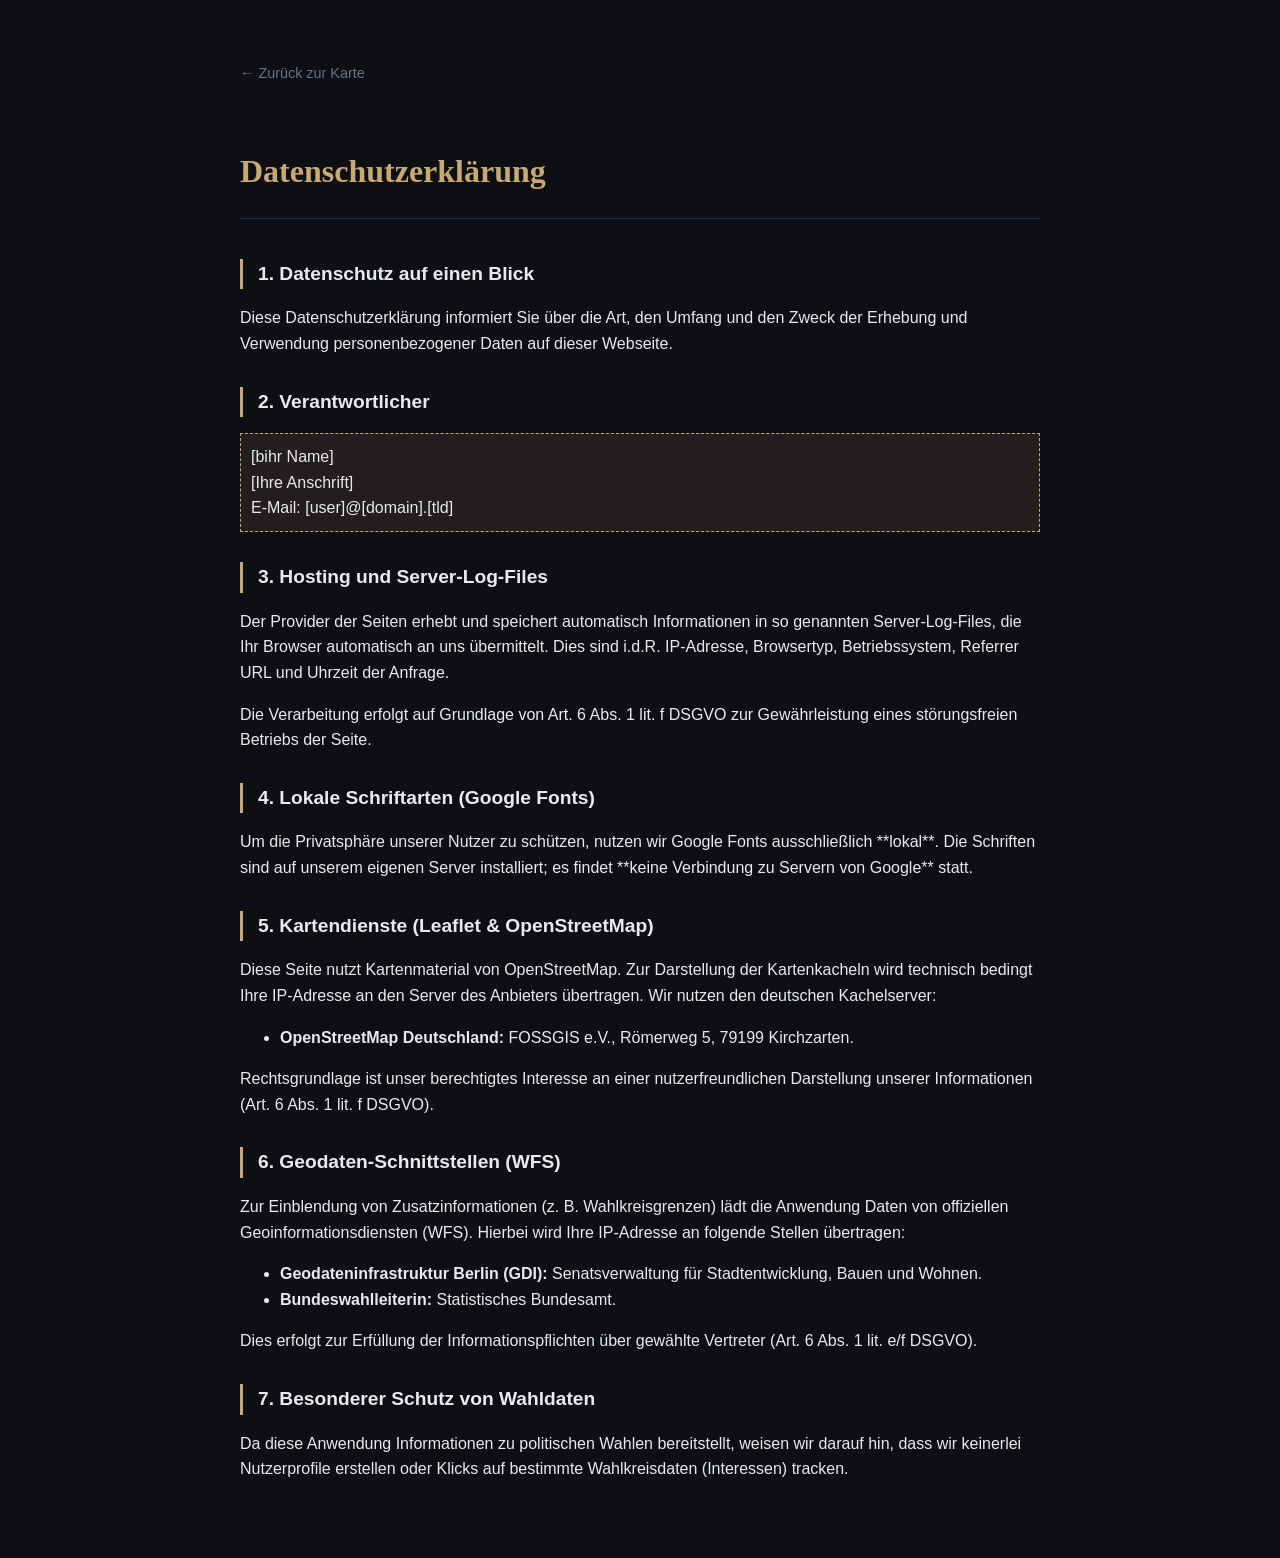
==== datenschutz.html @ 54682cb5 "Add legal pages" ====
<!DOCTYPE html>
<html lang="de">

<head>
  <meta charset="UTF-8">
  <meta name="viewport" content="width=device-width, initial-scale=1.0">
  <title>Datenschutzerklärung – Berlin Admin</title>
  <style>
    :root {
      --bg: #0d0f14;
      --surface: #161a22;
      --border: #252b38;
      --text: #e8eaf0;
      --muted: #6b7280;
      --accent: #c8a96e;
    }

    body {
      background: var(--bg);
      color: var(--text);
      font-family: 'IBM Plex Sans', sans-serif;
      line-height: 1.6;
      max-width: 800px;
      margin: 0 auto;
      padding: 60px 20px;
    }

    h1 {
      font-family: 'Playfair Display', serif;
      color: var(--accent);
      border-bottom: 1px solid var(--border);
      padding-bottom: 20px;
      margin-bottom: 40px;
    }

    h2 {
      margin-top: 30px;
      font-size: 1.2rem;
      border-left: 3px solid var(--accent);
      padding-left: 15px;
    }

    .back-link {
      display: inline-block;
      margin-bottom: 40px;
      color: var(--muted);
      text-decoration: none;
      font-size: 0.9rem;
    }

    .back-link:hover {
      color: var(--accent);
    }

    .placeholder {
      background: rgba(200, 169, 110, 0.1);
      border: 1px dashed var(--accent);
      padding: 10px;
      margin: 10px 0;
    }

    .scr-prot {
      unicode-bidi: bidi-override;
      direction: rtl;
      display: inline-block;
    }
  </style>
</head>

<body>
  <a href="index.html" class="back-link">← Zurück zur Karte</a>
  <h1>Datenschutzerklärung</h1>

  <h2>1. Datenschutz auf einen Blick</h2>
  <p>Diese Datenschutzerklärung informiert Sie über die Art, den Umfang und den Zweck der Erhebung und Verwendung
    personenbezogener Daten auf dieser Webseite.</p>

  <h2>2. Verantwortlicher</h2>
  <div class="placeholder">
    <span class="scr-prot">[emaN rhib]</span><br>
    <span class="scr-prot">[tfirhcsnA erhI]</span><br>
    E-Mail: <span class="mail-prot" data-u="[user]" data-d="[domain]" data-t="[tld]"></span>
  </div>

  <h2>3. Hosting und Server-Log-Files</h2>
  <p>Der Provider der Seiten erhebt und speichert automatisch Informationen in so genannten Server-Log-Files, die Ihr
    Browser automatisch an uns übermittelt. Dies sind i.d.R. IP-Adresse, Browsertyp, Betriebssystem, Referrer URL und
    Uhrzeit der Anfrage.</p>
  <p>Die Verarbeitung erfolgt auf Grundlage von Art. 6 Abs. 1 lit. f DSGVO zur Gewährleistung eines störungsfreien
    Betriebs der Seite.</p>

  <h2>4. Lokale Schriftarten (Google Fonts)</h2>
  <p>Um die Privatsphäre unserer Nutzer zu schützen, nutzen wir Google Fonts ausschließlich **lokal**. Die Schriften
    sind auf unserem eigenen Server installiert; es findet **keine Verbindung zu Servern von Google** statt.</p>

  <h2>5. Kartendienste (Leaflet & OpenStreetMap)</h2>
  <p>Diese Seite nutzt Kartenmaterial von OpenStreetMap. Zur Darstellung der Kartenkacheln wird technisch bedingt Ihre
    IP-Adresse an den Server des Anbieters übertragen. Wir nutzen den deutschen Kachelserver:</p>
  <ul>
    <li><strong>OpenStreetMap Deutschland:</strong> FOSSGIS e.V., Römerweg 5, 79199 Kirchzarten.</li>
  </ul>
  <p>Rechtsgrundlage ist unser berechtigtes Interesse an einer nutzerfreundlichen Darstellung unserer Informationen
    (Art. 6 Abs. 1 lit. f DSGVO).</p>

  <h2>6. Geodaten-Schnittstellen (WFS)</h2>
  <p>Zur Einblendung von Zusatzinformationen (z. B. Wahlkreisgrenzen) lädt die Anwendung Daten von offiziellen
    Geoinformationsdiensten (WFS). Hierbei wird Ihre IP-Adresse an folgende Stellen übertragen:</p>
  <ul>
    <li><strong>Geodateninfrastruktur Berlin (GDI):</strong> Senatsverwaltung für Stadtentwicklung, Bauen und Wohnen.
    </li>
    <li><strong>Bundeswahlleiterin:</strong> Statistisches Bundesamt.</li>
  </ul>
  <p>Dies erfolgt zur Erfüllung der Informationspflichten über gewählte Vertreter (Art. 6 Abs. 1 lit. e/f DSGVO).</p>

  <h2>7. Besonderer Schutz von Wahldaten</h2>
  <p>Da diese Anwendung Informationen zu politischen Wahlen bereitstellt, weisen wir darauf hin, dass wir keinerlei
    Nutzerprofile erstellen oder Klicks auf bestimmte Wahlkreisdaten (Interessen) tracken.</p>

  <script>
    document.addEventListener("DOMContentLoaded", function () {
      // Reconstruct emails
      document.querySelectorAll(".mail-prot").forEach(el => {
        const u = el.getAttribute("data-u");
        const d = el.getAttribute("data-d");
        const t = el.getAttribute("data-t");
        if (u && d && t) {
          const email = u + "@" + d + "." + t;
          el.textContent = email;
          // Optional: make it clickable only on interaction
          el.style.cursor = "pointer";
          el.onclick = () => { window.location.href = "mailto:" + email; };
        } else {
          el.textContent = "[Bitte E-Mail in data-Attributen pflegen]";
        }
      });
    });
  </script>

  <style>
    /* Styling für die geschützten E-Mail-Links */
    .email-link {
      color: var(--accent2);
      text-decoration: underline;
      cursor: pointer;
      transition: opacity 0.15s;
    }

    .email-link:hover {
      opacity: 0.8;
    }
  </style>

  <script>
    // Globaler Schutz vor E-Mail-Scraping
    document.addEventListener('click', function (e) {
      const el = e.target.closest('.email-link');
      if (!el) return;

      const u = el.getAttribute('data-u');
      const d = el.getAttribute('data-d');
      const t = el.getAttribute('data-t') || 'de';

      if (u && d) {
        const email = u + '@' + d + '.' + t;
        window.location.href = 'mailto:' + email;
      }
    });
  </script>

</body>

</html>
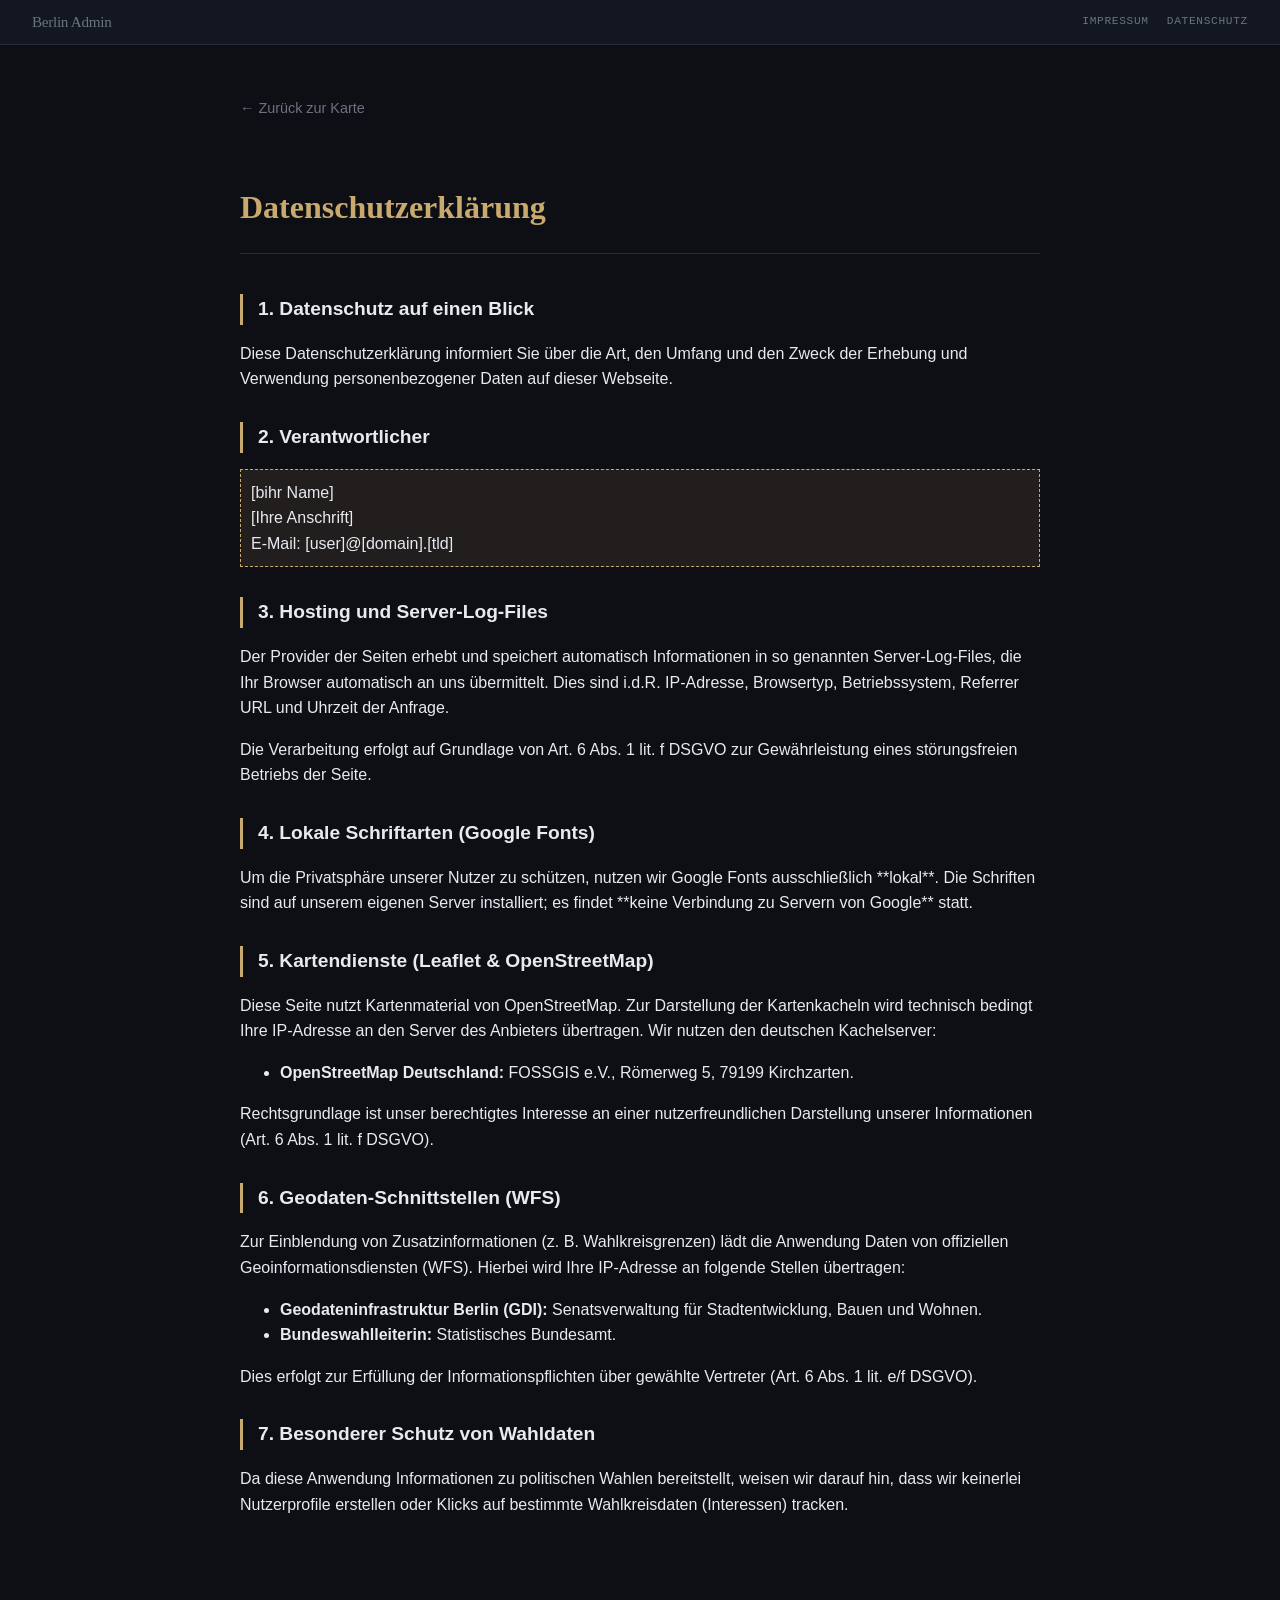
==== commit 1e33ad9e: "Restore BVV CSV fallback and legal header" ====
--- a/datenschutz.html
+++ b/datenschutz.html
@@ -16,13 +16,55 @@
     }
 
     body {
+      margin: 0;
       background: var(--bg);
       color: var(--text);
       font-family: 'IBM Plex Sans', sans-serif;
       line-height: 1.6;
+    }
+
+    .legal-bar {
+      display: flex;
+      align-items: center;
+      justify-content: space-between;
+      gap: 16px;
+      padding: 10px 32px;
+      background: #121722;
+      border-bottom: 1px solid var(--border);
+      font-family: 'IBM Plex Mono', monospace;
+      font-size: 0.7rem;
+      letter-spacing: 0.06em;
+      text-transform: uppercase;
+    }
+
+    .legal-title {
+      font-family: 'Playfair Display', serif;
+      color: var(--accent);
+      font-size: 0.95rem;
+      letter-spacing: -0.02em;
+      text-transform: none;
+      text-decoration: none;
+    }
+
+    .legal-links {
+      display: flex;
+      gap: 18px;
+    }
+
+    .legal-bar a {
+      color: var(--muted);
+      text-decoration: none;
+      transition: color 0.15s ease;
+    }
+
+    .legal-bar a:hover {
+      color: var(--accent);
+    }
+
+    .page {
       max-width: 800px;
       margin: 0 auto;
-      padding: 60px 20px;
+      padding: 50px 20px 70px;
     }
 
     h1 {
@@ -68,8 +110,17 @@
 </head>
 
 <body>
-  <a href="index.html" class="back-link">← Zurück zur Karte</a>
-  <h1>Datenschutzerklärung</h1>
+  <div class="legal-bar">
+    <a class="legal-title" href="index.html">Berlin Admin</a>
+    <div class="legal-links">
+      <a href="impressum.html">Impressum</a>
+      <a href="datenschutz.html">Datenschutz</a>
+    </div>
+  </div>
+
+  <div class="page">
+    <a href="index.html" class="back-link">← Zurück zur Karte</a>
+    <h1>Datenschutzerklärung</h1>
 
   <h2>1. Datenschutz auf einen Blick</h2>
   <p>Diese Datenschutzerklärung informiert Sie über die Art, den Umfang und den Zweck der Erhebung und Verwendung
@@ -166,7 +217,7 @@
       }
     });
   </script>
-
+  </div>
 </body>
 
-</html>+</html>
